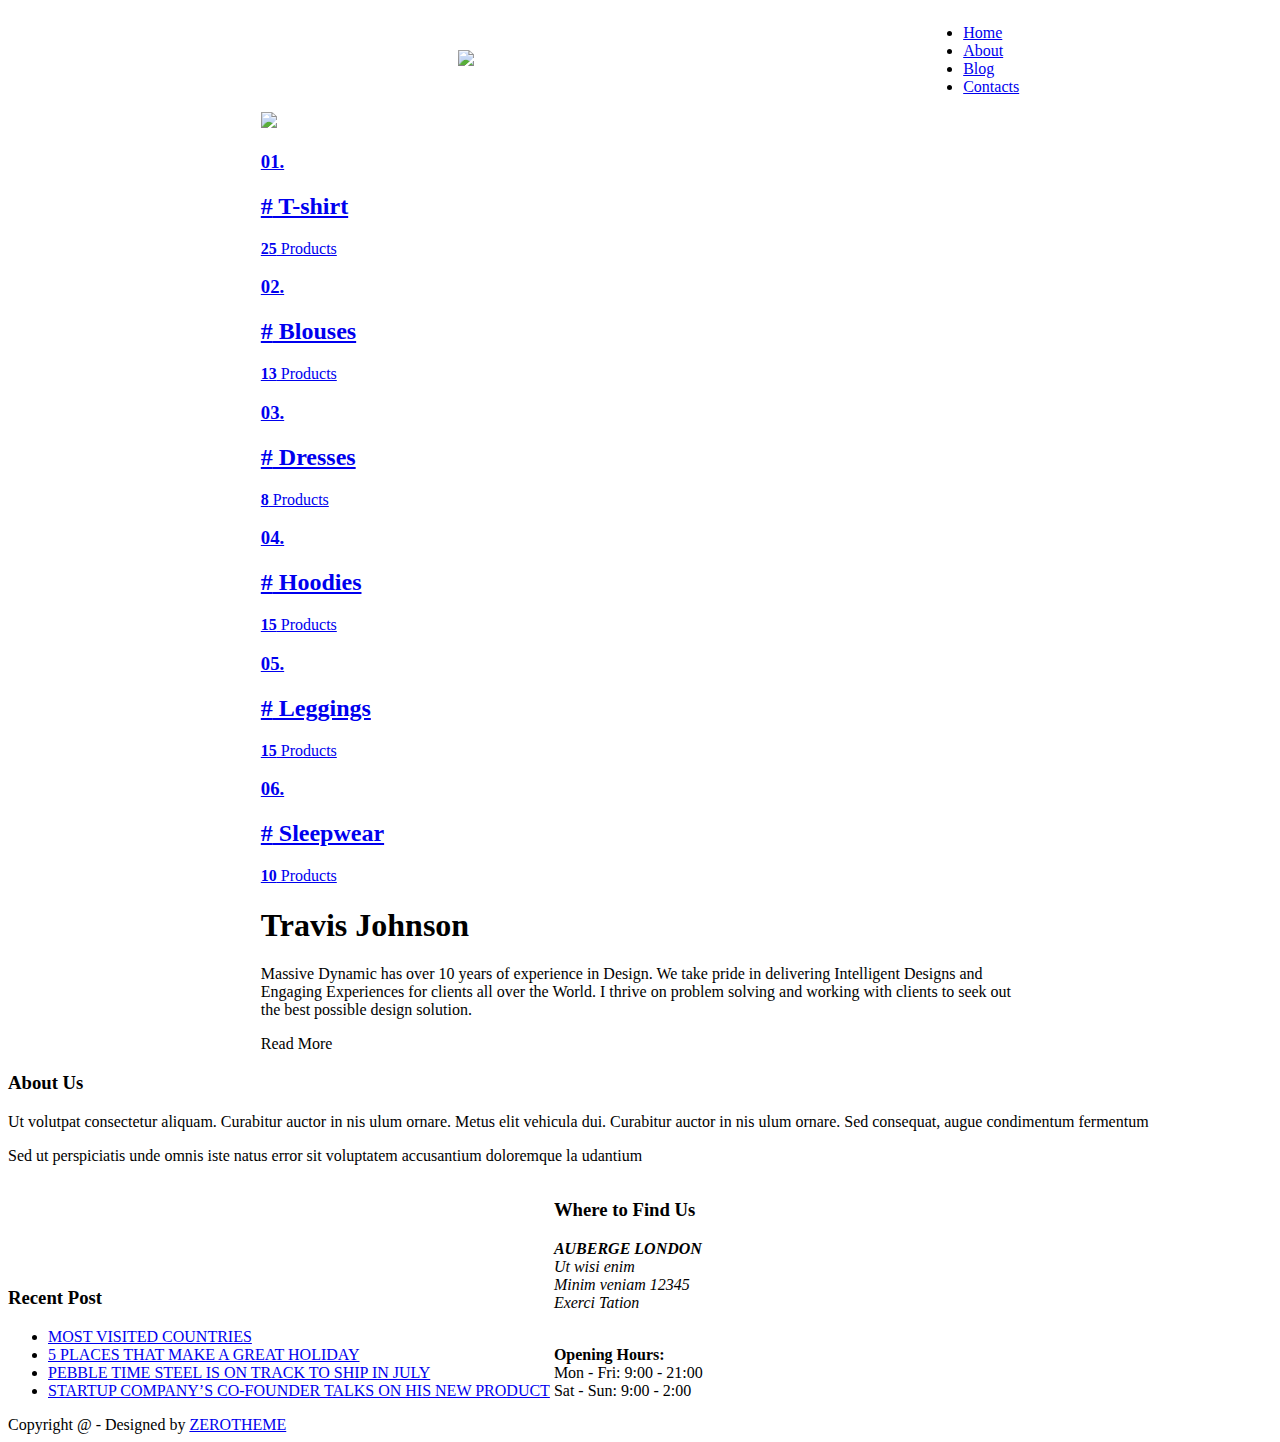
==== index.html @ cd1bc370 "header centering" ====
<!DOCTYPE html>
<html lang="en">


<head>

	<!-- Basic Page Needs
  ================================================== -->
	<meta charset="utf-8">
	<title>zShop</title>
	<meta name="description" content="Free Responsive Html5 Css3 Templates | Zerotheme.com">
	<meta name="author" content="http://www.Zerotheme.com">

	<!-- Mobile Specific Metas
	================================================== -->
	<meta name="viewport" content="width=device-width, initial-scale=1, maximum-scale=1">

	<!-- CSS
	================================================== -->
	<link rel="stylesheet" href="css/practice.css">
	<link rel="stylesheet" href="css/style.css">
	<link rel="stylesheet" href="css/menu.css">

</head>

<body class="home-page">
	<div class="wrap-body">

		<header class="main-header">
			<div class="zerogrid">
				<div class="row row-header">
					<div class="col-1-3">
						<a class="site-branding" href="index.html">
							<img src="images/logo.png" />
						</a>
						<!-- .site-branding -->
					</div>
					<div class="col-2-3">
						<!-- Menu-main -->
						<div id='cssmenu' class="align-right">
							<ul>
								<li class="active"><a href='index.html'><span>Home</span></a></li>
								<li><a href='single.html'><span>About</span></a></li>
								<li><a href='archive.html'><span>Blog</span></a></li>
								<li class='last'><a href='contact.html'><span>Contacts</span></a></li>
							</ul>
						</div>
					</div>
				</div>
			</div>
		</header>

		<!--////////////////////////////////////Container-->
		<section id="container" class="zerogrid">
			<div class="wrap-container">

				<!-----------------content-box-1-------------------->
				<section class="content-box box-1">
					<div class="wrap-box">
						<!--Start Box-->
						<div id="owl-travel" class="owl-carousel">
							<div class="item">
								<img src="images/15.jpg" />
							</div>
						</div>
					</div>
				</section>

				<!-----------------content-box-2-------------------->
				<section class="content-box box-2">
					<div class="wrap-box">
						<!--Start Box-->
						<div class="row">
							<div class="col-2-5 box-item">
								<a class="box-item-inner" href="#">
									<div class="box-item-image gradient-1" style="background-image: url('images/1.jpg')"></div>
									<h3 class="sub-title">01.</h3>
									<div class="box-item-detail">
										<h2 class="title"><strong>#</strong> T-shirt</h2>
										<p><strong>25</strong> Products</p>
									</div>
								</a>
							</div>
							<div class="col-3-5 box-item">
								<a class="box-item-inner" href="#">
									<div class="box-item-image gradient-2" style="background-image: url('images/2.jpg')"></div>
									<h3 class="sub-title">02.</h3>
									<div class="box-item-detail">
										<h2 class="title"><strong>#</strong> Blouses</h2>
										<p><strong>13</strong> Products</p>
									</div>
								</a>
							</div>
							<div class="col-3-5 box-item">
								<a class="box-item-inner" href="#">
									<div class="box-item-image gradient-3" style="background-image: url('images/3.jpg')"></div>
									<h3 class="sub-title">03.</h3>
									<div class="box-item-detail">
										<h2 class="title"><strong>#</strong> Dresses</h2>
										<p><strong>8</strong> Products</p>
									</div>
								</a>
							</div>
							<div class="col-2-5 box-item">
								<a class="box-item-inner" href="#">
									<div class="box-item-image gradient-4" style="background-image: url('images/4.jpg')"></div>
									<h3 class="sub-title">04.</h3>
									<div class="box-item-detail">
										<h2 class="title"><strong>#</strong> Hoodies</h2>
										<p><strong>15</strong> Products</p>
									</div>
								</a>
							</div>
							<div class="col-1-2 box-item">
								<a class="box-item-inner" href="#">
									<div class="box-item-image gradient-5" style="background-image: url('images/5.jpg')"></div>
									<h3 class="sub-title">05.</h3>
									<div class="box-item-detail">
										<h2 class="title"><strong>#</strong> Leggings</h2>
										<p><strong>15</strong> Products</p>
									</div>
								</a>
							</div>
							<div class="col-1-2 box-item">
								<a class="box-item-inner" href="#">
									<div class="box-item-image gradient-6" style="background-image: url('images/6.jpg')"></div>
									<h3 class="sub-title">06.</h3>
									<div class="box-item-detail">
										<h2 class="title"><strong>#</strong> Sleepwear</h2>
										<p><strong>10</strong> Products</p>
									</div>
								</a>
							</div>
						</div>
					</div>
				</section>

				<!-----------------content-box-3-------------------->
				<section class="content-box box-3 box-style-1">
					<div class="row wrap-box">
						<!--Start Box-->
						<div class="col-1-2">
							<div class="wrap-col">
								<div class="box-text">
									<h1>Travis Johnson</h1>
									<p class="lead">Massive Dynamic has over 10 years of experience in Design. We take pride in delivering
										Intelligent Designs and Engaging Experiences for clients all over the World. I thrive on problem
										solving and working with clients to seek out the best possible design solution.</p>
									<a class="button button-skin">Read More</a>
								</div>
							</div>
						</div>

					</div>
				</section>

			</div>
		</section>

		<!--////////////////////////////////////Footer-->
		<footer>
			<div class="zerogrid">
				<div class="wrap-footer">
					<div class="row">
						<div class="col-1-3 col-footer-1">
							<div class="wrap-col">
								<h3 class="widget-title">About Us</h3>
								<p>Ut volutpat consectetur aliquam. Curabitur auctor in nis ulum ornare. Metus elit vehicula dui.
									Curabitur auctor in nis ulum ornare. Sed consequat, augue condimentum fermentum</p>
								<p>Sed ut perspiciatis unde omnis iste natus error sit voluptatem accusantium doloremque la udantium</p>
							</div>
						</div>
						<div class="col-1-3 col-footer-2">
							<div class="wrap-col">
								<h3 class="widget-title">Recent Post</h3>
								<ul>
									<li><a href="#">MOST VISITED COUNTRIES</a></li>
									<li><a href="#">5 PLACES THAT MAKE A GREAT HOLIDAY</a></li>
									<li><a href="#">PEBBLE TIME STEEL IS ON TRACK TO SHIP IN JULY</a></li>
									<li><a href="#">STARTUP COMPANY’S CO-FOUNDER TALKS ON HIS NEW PRODUCT</a></li>
								</ul>
							</div>
						</div>
						<div class="col-1-3 col-footer-3">
							<div class="wrap-col">
								<h3 class="widget-title">Where to Find Us</h3>
								<div class="row">
									<address>
										<strong>AUBERGE LONDON</strong>
										<br>
										Ut wisi enim
										<br>
										Minim veniam 12345
										<br>
										Exerci Tation
									</address><br>
									<p>
										<strong>Opening Hours:</strong>
										<br>
										Mon - Fri: 9:00 - 21:00
										<br>
										Sat - Sun: 9:00 - 2:00
									</p>
								</div>
							</div>
						</div>
					</div>
				</div>
				<div class="bottom-footer">
					<div class="bottom-social">
						<a href="#"><i class="fa fa-facebook"></i></a>
						<a href="#"><i class="fa fa-instagram"></i></a>
						<a href="#"><i class="fa fa-twitter"></i></a>
						<a href="#"><i class="fa fa-google-plus"></i></a>
						<a href="#"><i class="fa fa-pinterest"></i></a>
						<a href="#"><i class="fa fa-vimeo"></i></a>
						<a href="#"><i class="fa fa-linkedin"></i></a>
						<a href="#"><i class="fa fa-youtube"></i></a>
					</div>
					<div class="copyright">
						Copyright @ - Designed by <a href="https://www.zerotheme.com">ZEROTHEME</a>
					</div>
				</div>
			</div>
		</footer>

	</div>
</body>

</html>
---- css/practice.css ----
#container{
    margin: auto;
    width: 60%;
}
header.main-header{
    width: 80%;
}
div.row-header{
    display: flex;
    justify-content: space-between;
}
div.col-1-3{
    margin: auto;
    display: inline-block;
}
img[src="images/15.jpg"]{
    width: 100%;
}
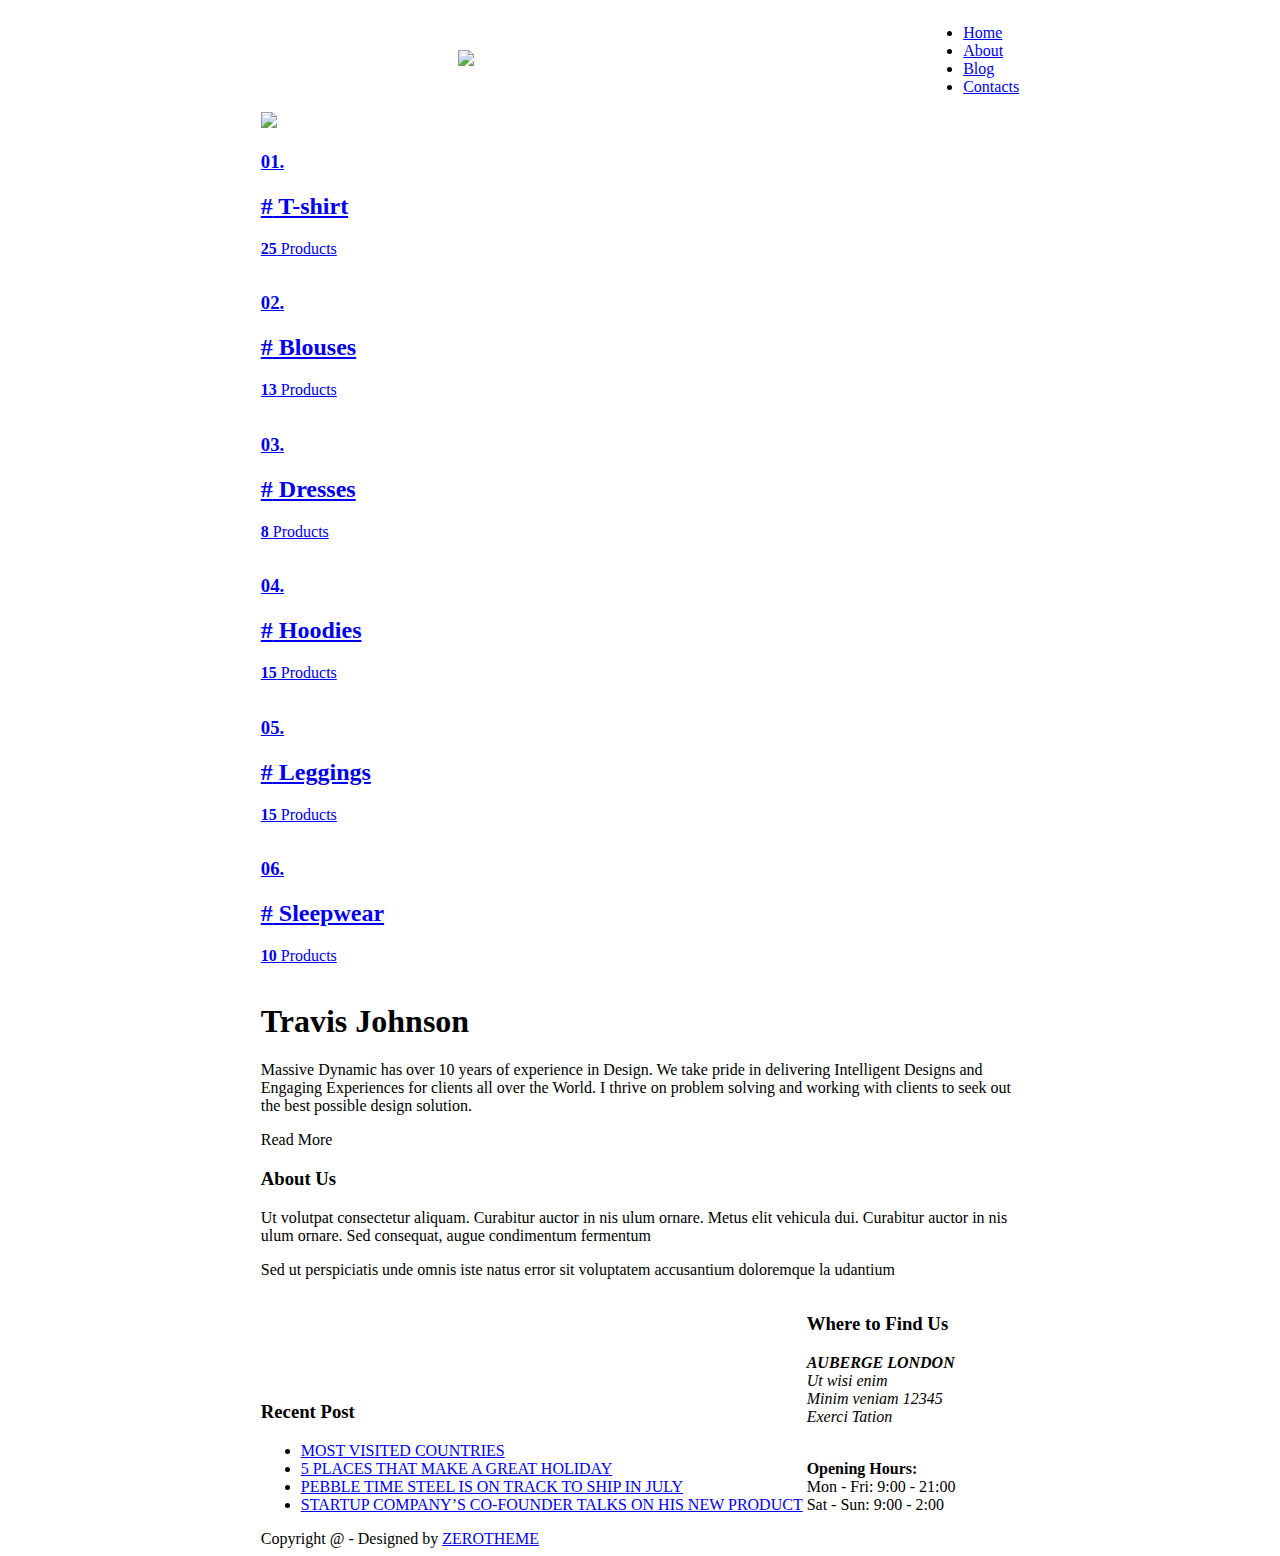
==== commit c07a0b94: "home centrado" ====
--- a/index.html
+++ b/index.html
@@ -70,7 +70,8 @@
 				<section class="content-box box-2">
 					<div class="wrap-box">
 						<!--Start Box-->
-						<div class="row">
+						<div class="row-section">
+
 							<div class="col-2-5 box-item">
 								<a class="box-item-inner" href="#">
 									<div class="box-item-image gradient-1" style="background-image: url('images/1.jpg')"></div>
@@ -158,7 +159,7 @@
 		</section>
 
 		<!--////////////////////////////////////Footer-->
-		<footer>
+		<footer id="web-footer">
 			<div class="zerogrid">
 				<div class="wrap-footer">
 					<div class="row">
--- a/css/practice.css
+++ b/css/practice.css
@@ -1,10 +1,13 @@
+/*Centrando el contenido principal del HOME*/
 #container{
     margin: auto;
     width: 60%;
 }
+/*Medida del contenedor del header*/
 header.main-header{
     width: 80%;
 }
+/*Centrando el contenido del header*/
 div.row-header{
     display: flex;
     justify-content: space-between;
@@ -13,6 +16,25 @@
     margin: auto;
     display: inline-block;
 }
+/*Ajustando el ancho de la imagen principal del HOME*/
 img[src="images/15.jpg"]{
     width: 100%;
+}
+
+div.row-section{
+    display: grid;
+    flex-direction: column;
+}
+
+/*Centrando el header y dandole ancho*/
+#web-footer{
+    width: 60%;
+    margin: auto;
+}
+
+footer .wrap-footer{
+    width: 100%;
+}
+div.wrap-footer{
+
 }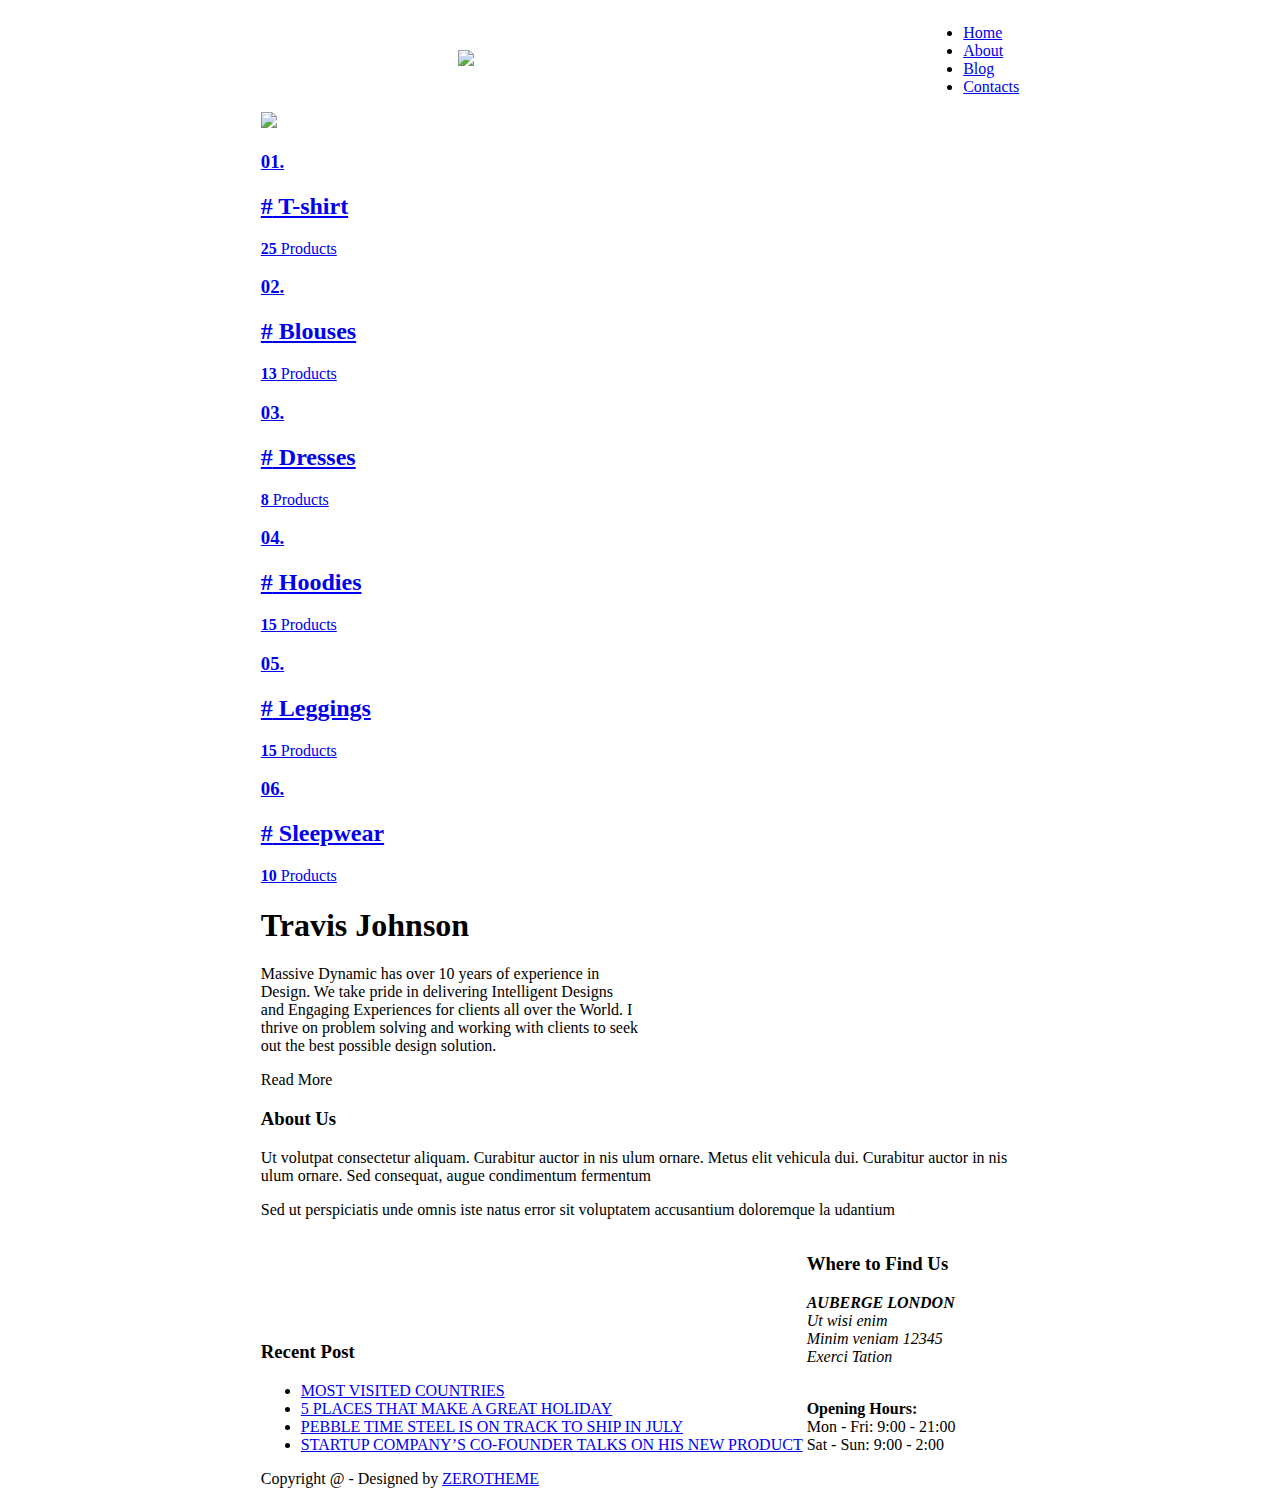
==== commit dda7e1c3: "footer y header centrado en toda la web" ====
--- a/index.html
+++ b/index.html
@@ -68,29 +68,31 @@
 
 				<!-----------------content-box-2-------------------->
 				<section class="content-box box-2">
-					<div class="wrap-box">
+					<div class="card-zone wrap-box">
 						<!--Start Box-->
 						<div class="row-section">
 
-							<div class="col-2-5 box-item">
-								<a class="box-item-inner" href="#">
-									<div class="box-item-image gradient-1" style="background-image: url('images/1.jpg')"></div>
-									<h3 class="sub-title">01.</h3>
-									<div class="box-item-detail">
-										<h2 class="title"><strong>#</strong> T-shirt</h2>
-										<p><strong>25</strong> Products</p>
-									</div>
-								</a>
-							</div>
-							<div class="col-3-5 box-item">
-								<a class="box-item-inner" href="#">
-									<div class="box-item-image gradient-2" style="background-image: url('images/2.jpg')"></div>
-									<h3 class="sub-title">02.</h3>
-									<div class="box-item-detail">
-										<h2 class="title"><strong>#</strong> Blouses</h2>
-										<p><strong>13</strong> Products</p>
-									</div>
-								</a>
+							<div class="card-1-2">
+								<div class="col-2-5 box-item">
+									<a class="box-item-inner" href="#">
+										<div class="box-item-image gradient-1" style="background-image: url('images/1.jpg')"></div>
+										<h3 class="sub-title">01.</h3>
+										<div class="box-item-detail">
+											<h2 class="title"><strong>#</strong> T-shirt</h2>
+											<p><strong>25</strong> Products</p>
+										</div>
+									</a>
+								</div>
+								<div class="col-3-5 box-item">
+									<a class="box-item-inner" href="#">
+										<div class="box-item-image gradient-2" style="background-image: url('images/2.jpg')"></div>
+										<h3 class="sub-title">02.</h3>
+										<div class="box-item-detail">
+											<h2 class="title"><strong>#</strong> Blouses</h2>
+											<p><strong>13</strong> Products</p>
+										</div>
+									</a>
+								</div>
 							</div>
 							<div class="col-3-5 box-item">
 								<a class="box-item-inner" href="#">
--- a/css/practice.css
+++ b/css/practice.css
@@ -1,4 +1,5 @@
-/*Centrando el contenido principal del HOME*/
+/*===========HOME==========*/
+/*Centrando el contenido principal del sitio*/
 #container{
     margin: auto;
     width: 60%;
@@ -20,11 +21,11 @@
 img[src="images/15.jpg"]{
     width: 100%;
 }
+/*Centra la seccion "Travis Johnson"*/
+.wrap-col div.box-text{
+    width: 50%;
+}
 
-div.row-section{
-    display: grid;
-    flex-direction: column;
-}
 
 /*Centrando el header y dandole ancho*/
 #web-footer{
@@ -35,6 +36,10 @@
 footer .wrap-footer{
     width: 100%;
 }
-div.wrap-footer{
+/*==========ABOUT==========*/
 
-}+footer.web2-footer{
+    width: 60%;
+    margin: auto;
+}
+/*==========CONTACTS===========*/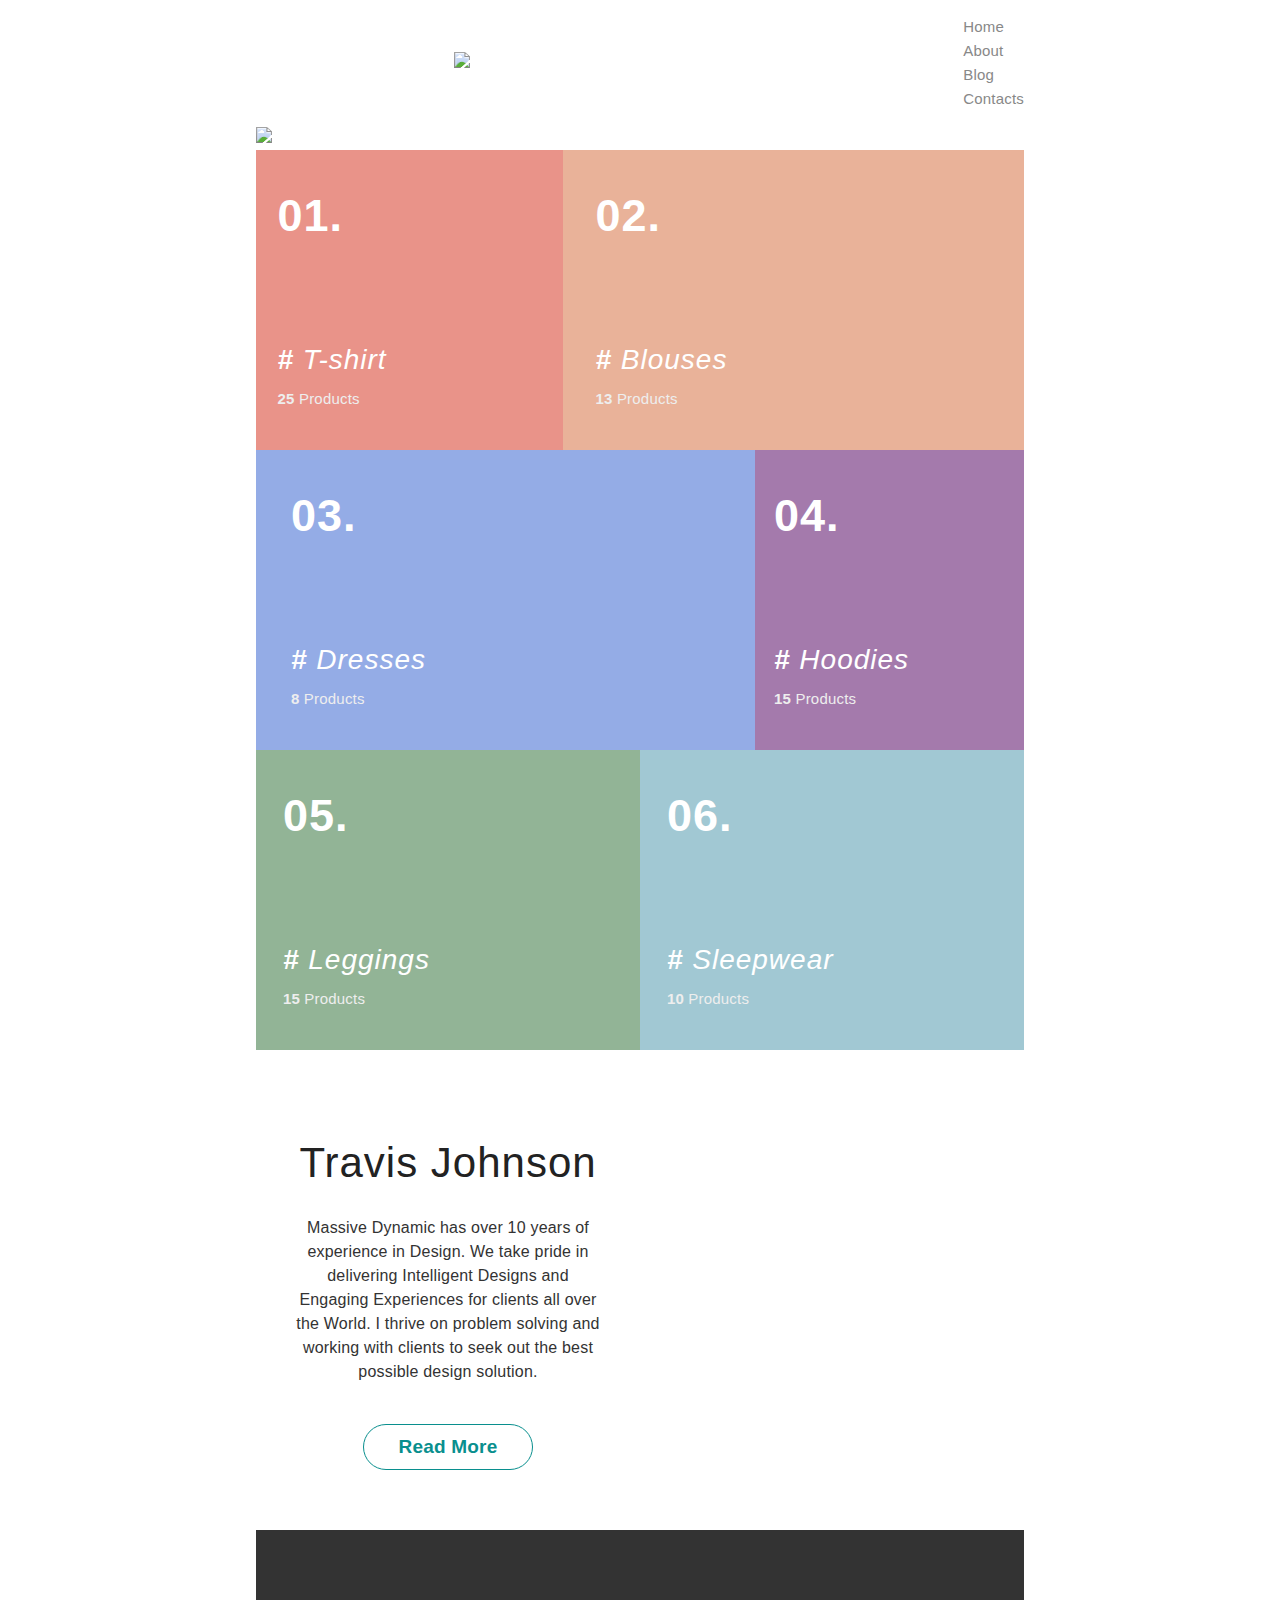
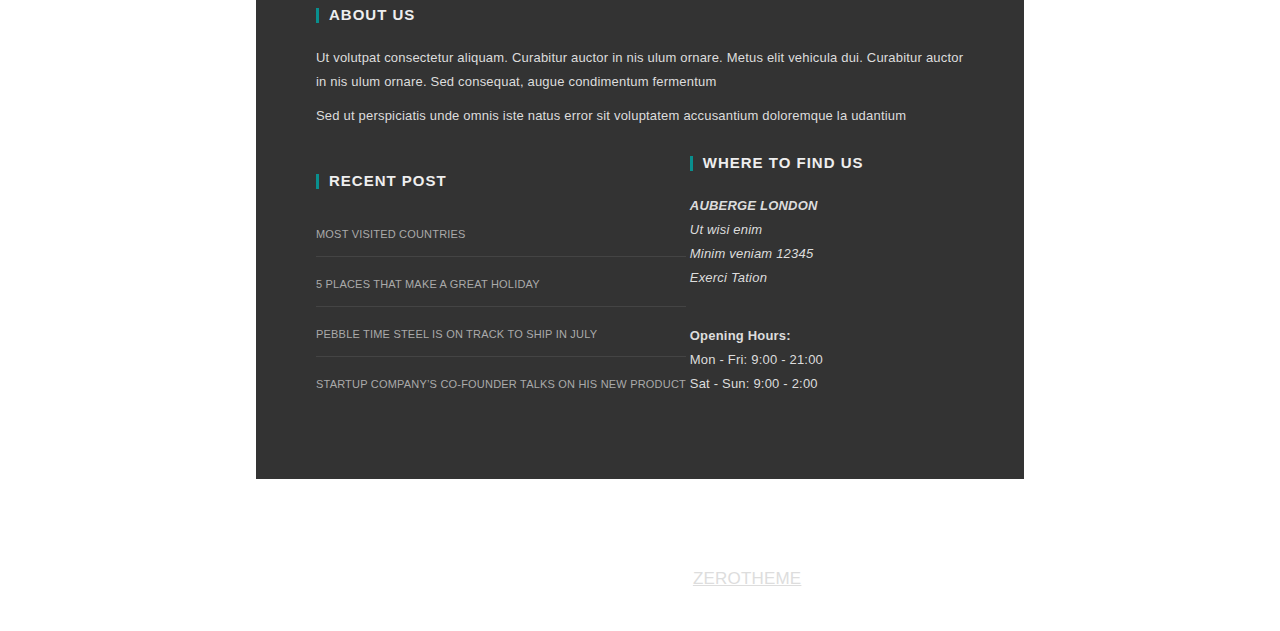
==== commit 06e516dc: "seccion grid del home organizada" ====
--- a/index.html
+++ b/index.html
@@ -94,45 +94,49 @@
 									</a>
 								</div>
 							</div>
-							<div class="col-3-5 box-item">
-								<a class="box-item-inner" href="#">
-									<div class="box-item-image gradient-3" style="background-image: url('images/3.jpg')"></div>
-									<h3 class="sub-title">03.</h3>
-									<div class="box-item-detail">
-										<h2 class="title"><strong>#</strong> Dresses</h2>
-										<p><strong>8</strong> Products</p>
-									</div>
-								</a>
-							</div>
-							<div class="col-2-5 box-item">
-								<a class="box-item-inner" href="#">
-									<div class="box-item-image gradient-4" style="background-image: url('images/4.jpg')"></div>
-									<h3 class="sub-title">04.</h3>
-									<div class="box-item-detail">
-										<h2 class="title"><strong>#</strong> Hoodies</h2>
-										<p><strong>15</strong> Products</p>
-									</div>
-								</a>
-							</div>
-							<div class="col-1-2 box-item">
-								<a class="box-item-inner" href="#">
-									<div class="box-item-image gradient-5" style="background-image: url('images/5.jpg')"></div>
-									<h3 class="sub-title">05.</h3>
-									<div class="box-item-detail">
-										<h2 class="title"><strong>#</strong> Leggings</h2>
-										<p><strong>15</strong> Products</p>
-									</div>
-								</a>
-							</div>
-							<div class="col-1-2 box-item">
-								<a class="box-item-inner" href="#">
-									<div class="box-item-image gradient-6" style="background-image: url('images/6.jpg')"></div>
-									<h3 class="sub-title">06.</h3>
-									<div class="box-item-detail">
-										<h2 class="title"><strong>#</strong> Sleepwear</h2>
-										<p><strong>10</strong> Products</p>
-									</div>
-								</a>
+							<div class="card-3-4">
+								<div class="col-3-5 box-item">
+									<a class="box-item-inner" href="#">
+										<div class="box-item-image gradient-3" style="background-image: url('images/3.jpg')"></div>
+										<h3 class="sub-title">03.</h3>
+										<div class="box-item-detail">
+											<h2 class="title"><strong>#</strong> Dresses</h2>
+											<p><strong>8</strong> Products</p>
+										</div>
+									</a>
+								</div>
+								<div class="col-2-5 box-item">
+									<a class="box-item-inner" href="#">
+										<div class="box-item-image gradient-4" style="background-image: url('images/4.jpg')"></div>
+										<h3 class="sub-title">04.</h3>
+										<div class="box-item-detail">
+											<h2 class="title"><strong>#</strong> Hoodies</h2>
+											<p><strong>15</strong> Products</p>
+										</div>
+									</a>
+								</div>
+							</div>
+							<div class="card-5-6">
+								<div class="col-1-2 box-item">
+									<a class="box-item-inner" href="#">
+										<div class="box-item-image gradient-5" style="background-image: url('images/5.jpg')"></div>
+										<h3 class="sub-title">05.</h3>
+										<div class="box-item-detail">
+											<h2 class="title"><strong>#</strong> Leggings</h2>
+											<p><strong>15</strong> Products</p>
+										</div>
+									</a>
+								</div>
+								<div class="col-1-2 box-item">
+									<a class="box-item-inner" href="#">
+										<div class="box-item-image gradient-6" style="background-image: url('images/6.jpg')"></div>
+										<h3 class="sub-title">06.</h3>
+										<div class="box-item-detail">
+											<h2 class="title"><strong>#</strong> Sleepwear</h2>
+											<p><strong>10</strong> Products</p>
+										</div>
+									</a>
+								</div>
 							</div>
 						</div>
 					</div>
--- a/css/practice.css
+++ b/css/practice.css
@@ -21,6 +21,20 @@
 img[src="images/15.jpg"]{
     width: 100%;
 }
+/*Seccion cards del HOME*/
+div.card-1-2{
+    display: grid;
+    grid-template-columns: 40% 60%;
+}
+div.card-3-4{
+    display: grid;
+    grid-template-columns: 65% 35%;
+}
+div.card-5-6{
+    display: grid;
+    grid-template-columns: repeat(2, 50%);
+}
+
 /*Centra la seccion "Travis Johnson"*/
 .wrap-col div.box-text{
     width: 50%;
--- a/css/style.css
+++ b/css/style.css
@@ -0,0 +1,902 @@
+
+* {
+	-webkit-box-sizing: border-box;
+	-moz-box-sizing: border-box;
+	box-sizing: border-box;
+}
+
+html {
+	-webkit-text-size-adjust: none;
+}
+
+.video embed,
+.video object,
+.video iframe {
+	width: 100%;
+	height: auto;
+}
+
+img {
+	max-width: 100%;
+	height: auto;
+	width: auto\9;
+	/* ie8 */
+}
+
+a {
+	color: #888;
+	text-decoration: none;
+	-webkit-transition: all .2s ease-in-out;
+	-moz-transition: all .2s ease-in-out;
+	transition: all .2s ease-in-out;
+}
+
+a:hover {
+	color: #131313;
+	text-decoration: none;
+}
+
+h1,
+h2 {
+	font-size: 25px;
+	line-height: 30px;
+}
+
+h3,
+h4 {
+	font-size: 20px;
+	line-height: 20px;
+}
+
+h5,
+h6 {
+	font-size: 16px;
+	line-height: 16px;
+}
+
+h1,
+h2,
+h3,
+h4,
+h5,
+h6 {
+	letter-spacing: 1px;
+	line-height: 1.2;
+	font-family: 'Roboto', sans-serif;
+}
+
+p {
+	margin: 10px 0;
+}
+
+
+label {
+	cursor: pointer;
+	margin: 5px 0;
+	display: block;
+	font-weight: bold;
+}
+
+input {
+	display: block;
+	width: 100%;
+	color: #222;
+	border: 1px solid #d1d1d1;
+	padding: 15px;
+	margin: 5px 0 20px 0;
+	font-size: 15px;
+}
+
+textarea {
+	display: block;
+	width: 100%;
+	height: 250px;
+	background-color: #fff;
+	color: #222;
+	border: 1px solid #d1d1d1;
+	padding: 10px;
+	margin: 5px 0 20px 0;
+}
+
+input:not([type]),
+input[type="color"],
+input[type="email"],
+input[type="number"],
+input[type="password"],
+input[type="tel"],
+input[type="url"],
+input[type="text"],
+input[type="search"],
+textarea,
+.form-control,
+select {
+	border-radius: 0 0 0 0;
+	box-shadow: none;
+	display: block;
+	font-weight: normal;
+	line-height: 1.2;
+	outline: medium none;
+	transition: border-color 0.2s ease-in-out 0s, color 0.2s ease-in-out 0s;
+	width: 100%;
+}
+
+.t-center {
+	text-align: center !important;
+}
+
+.t-left {
+	text-align: left;
+}
+
+.t-right {
+	text-align: right;
+}
+
+.f-right {
+	float: right;
+}
+
+.f-left {
+	float: left;
+}
+
+
+.post:after,
+.post:before,
+article:after,
+article:before,
+section:after,
+section:before {
+	clear: both;
+	content: '\0020';
+	display: block;
+	visibility: hidden;
+	width: 0;
+	height: 0;
+}
+
+.post img {
+	margin: 30px 0;
+}
+
+.clear {
+	content: "\0020";
+	display: block;
+	height: 0;
+	clear: both;
+	visibility: hidden;
+}
+
+.clearfix:after,
+.clearfix:before {
+	clear: both;
+	content: '\0020';
+	display: block;
+	visibility: hidden;
+	width: 0;
+	height: 0;
+}
+
+.list-inline li {
+	display: inline-block;
+}
+
+/* --Line-- */
+hr.line {
+	margin: 15px 0;
+	padding: 0;
+	max-width: 80px;
+	border: 0;
+	border-top: solid 1px #fff;
+}
+
+/* ---------------------------------------------------------------------------- */
+/* ------------------------------------Html-Body------------------------------- */
+/* ---------------------------------------------------------------------------- */
+html,
+body {
+	width: 100%;
+	padding: 0;
+	margin: 0;
+}
+
+body {
+	font: 14px/25px Arial, Helvetica, sans-serif;
+	font-family: 'Raleway', sans-serif;
+	background: #fff;
+	color: #666;
+	font-size: 15px;
+	line-height: 1.6em;
+	letter-spacing: .2px;
+}
+
+body .wrap-body {
+	background-image: url(../images/bg3.jpg);
+	background-position: center center;
+	background-repeat: no-repeat;
+	background-attachment: fixed;
+	background-size: cover;
+	color: #fff;
+	position: relative;
+}
+
+/* body .wrap-body:before {content:"";display: block;height: 100%;position: absolute;top: 0;left: 0;width: 100%;visibility: visible;background-color: rgba(0, 0, 0, .6);} */
+
+.widget-title {
+	position: relative;
+	letter-spacing: 1px;
+	font-weight: bold;
+	text-transform: uppercase;
+	line-height: 1.38;
+	margin-bottom: 20px;
+	font-size: 15px;
+	color: #eee;
+	padding-left: 13px;
+}
+
+.widget-title:before {
+	background-color: #098F8E;
+	content: "";
+	height: 1em;
+	left: 0;
+	margin-top: -0.5em;
+	position: absolute;
+	top: 50%;
+	width: 3px;
+}
+
+/* ---------------------------------------------------------------------------- */
+/* -------------------------------------Container------------------------------ */
+/* ---------------------------------------------------------------------------- */
+
+#container .wrap-container {
+	background: #fff;
+}
+
+.box-text {
+	padding: 60px;
+}
+
+.box-image {
+	background-position: center center;
+	background-size: cover;
+	display: block;
+	height: 100%;
+	width: 100%;
+	opacity: 1;
+	z-index: 1;
+}
+
+.heading {
+	margin: 20px 0 30px;
+}
+
+.heading h2 {
+	/*color: #fff;*/
+	font-size: 36px;
+	margin-bottom: 20px;
+	text-transform: uppercase;
+}
+
+.heading .prefix {
+	float: left;
+	font-size: 72px;
+	font-weight: 500;
+	line-height: 65px;
+	margin-right: 10px;
+	font-family: 'Poppins', sans-serif;
+}
+
+.heading .intro {
+	color: #777;
+	font-size: 19px;
+	font-style: italic;
+}
+
+.content-box .content {
+	margin-bottom: 20px;
+}
+
+.content-box.box-style-1 {
+	background: #fff url(../images/model.png) no-repeat 100% 100%;
+	color: #333;
+}
+
+.content-box.box-style-2 {
+	background: url(../images/bg-5.jpg) 50% 50% no-repeat;
+	color: #fff;
+	position: relative;
+}
+
+.content-box.box-style-2:before {
+	content: "";
+	display: block;
+	height: 100%;
+	position: absolute;
+	top: 0;
+	left: 0;
+	width: 100%;
+	visibility: visible;
+	background-color: rgba(0, 0, 0, .8);
+}
+
+.content-box.box-style-3 {
+	background: url(../images/world-map.png) center center no-repeat;
+	background-size: cover;
+	position: relative;
+}
+
+.content-box.box-style-3:before {
+	content: "";
+	display: block;
+	height: 100%;
+	position: absolute;
+	top: 0;
+	left: 0;
+	width: 100%;
+	visibility: visible;
+	background-color: rgba(255, 255, 255, .65);
+}
+
+.content-box .bg-2 {
+	background: #098F8E;
+}
+
+.content-box .bg-3 {
+	background: rgba(0, 0, 0, .65);
+}
+
+.content-box.box-2 .box-item {
+	display: block;
+	position: relative;
+	overflow: hidden;
+	height: 300px;
+	cursor: pointer
+}
+
+.content-box.box-2 .box-item-inner {
+	display: block;
+	width: 100%;
+	height: 100%;
+	z-index: 3;
+}
+
+.content-box.box-2 .box-item h3.sub-title,
+.content-box.box-2 .box-item .box-item-detail {
+	position: absolute;
+	left: 7%;
+	width: 91%;
+}
+
+.content-box.box-2 .box-item-image {
+	position: relative;
+	background-position: center center;
+	background-size: cover;
+	height: 100%;
+	width: 100%;
+	z-index: 1;
+}
+
+.content-box.box-2 .box-item-image:before {
+	position: absolute;
+	content: "";
+	width: 100%;
+	height: 100%;
+	background-color: rgba(36, 41, 67, 0.25);
+}
+
+.content-box.box-2 .box-item-image:after {
+	position: absolute;
+	content: "";
+	width: 100%;
+	height: 100%;
+	opacity: 0.9;
+	-webkit-transition: all .3s ease-in-out;
+	-moz-transition: all .3s ease-in-out;
+	transition: all .3s ease-in-out;
+}
+
+.content-box.box-2 .box-item-image.gradient-1:after {
+	background: #ec8d81;
+}
+
+.content-box.box-2 .box-item-image.gradient-2:after {
+	background: #ECAF92;
+}
+
+.content-box.box-2 .box-item-image.gradient-3:after {
+	background: #8ea9e8;
+}
+
+.content-box.box-2 .box-item-image.gradient-4:after {
+	background: #A071A7;
+}
+
+.content-box.box-2 .box-item-image.gradient-5:after {
+	background: #8CB18F;
+}
+
+.content-box.box-2 .box-item-image.gradient-6:after {
+	background: #9CC8D3;
+}
+
+.content-box.box-2 .box-item:hover .box-item-image:after {
+	opacity: 0
+}
+
+.content-box.box-2 .box-item h3.sub-title,
+.content-box.box-2 .box-item h2.title {
+	color: #fff;
+	font-family: "Montserrat", sans-serif;
+}
+
+.content-box.box-2 .box-item h3.sub-title {
+	font-weight: 600;
+	font-size: 45px;
+	margin: 0;
+	top: 13%;
+	z-index: 3;
+}
+
+.content-box.box-2 .box-item .box-item-detail {
+	bottom: 13%;
+	z-index: 3;
+}
+
+.content-box.box-2 .box-item .box-item-detail p {
+	margin: 0;
+	color: #eee;
+	font-size: 15px;
+}
+
+.content-box.box-2 .box-item h2.title {
+	font-weight: 500;
+	margin: 0 0 10px;
+	font-size: 28px;
+	font-style: italic
+}
+
+@media(max-width:767px) {
+	.content-box.box-2 .box-item {
+		border: none;
+	}
+}
+
+@media(max-width:500px) {
+	.content-box.box-2 .box-item h3.sub-title {
+		font-size: 50px;
+	}
+
+	.content-box.box-2 .box-item h2.title {
+		font-size: 30px;
+	}
+
+	.content-box.box-2 .box-item .box-item-detail p {
+		font-size: 13px;
+	}
+}
+
+.content-box.box-3 {
+	text-align: center;
+}
+
+.content-box.box-3 .box-text {
+	padding: 60px 40px;
+}
+
+.content-box.box-3 h1 {
+	font-size: 42px;
+	color: #222;
+	line-height: 1.1;
+	margin: 30px 0;
+	font-weight: 500;
+	font-family: 'Roboto', sans-serif;
+}
+
+.content-box.box-3 .lead {
+	font-size: 16px;
+}
+
+@media (max-width: 767px) {
+	.content-box.box-3 .box-text {
+		padding: 40px;
+		text-align: initial;
+	}
+}
+
+.content-box.box-5 {
+	color: #2b2d3f;
+	text-align: center;
+}
+
+.content-box.box-5 .heading h2 {
+	color: #1a1c1e;
+}
+
+.content-box.box-5 .content {
+	max-width: 600px;
+	margin: 50px auto 20px;
+}
+
+
+
+/* -------------------------------------------------------Article------------------------------------------- */
+
+
+article.single-post .wrap-post,
+.comments-are {
+	padding: 30px 20px;
+	position: relative;
+	margin-top: 30px;
+}
+
+article {
+	background: #ffffff;
+	color: #3F3F3F;
+	margin: 0;
+	/*padding: 0 30px 50px;*/
+}
+
+article.single-post .entry-header {
+	margin-bottom: 30px;
+	text-align: center;
+}
+
+article.single-post .entry-header h1.entry-title {
+	font-size: 40px;
+	line-height: 30px;
+	font-weight: 300;
+	margin: 0;
+	text-transform: uppercase;
+	margin-bottom: 0;
+	line-height: 1.1
+}
+
+article.single-post .entry-header h1.entry-title a {
+	color: #575756;
+	margin: 0;
+}
+
+article .entry-title-blog a:hover {
+	color: #628d7c;
+}
+
+article .entry-header .time {
+	font-family: "Merriweather", Georgia, serif;
+	color: #888;
+	font-size: 17px;
+	padding-bottom: 10px;
+	display: block;
+}
+
+article .entry-header .entry-meta a:hover {
+	color: #131313;
+}
+
+article .entry-header .tags-links {
+	display: block;
+}
+
+article.single-post .entry-content {
+	padding: 40px 120px;
+}
+
+@media (max-width: 540px) {
+	article.single-post .entry-content {
+		padding: 30px;
+	}
+}
+
+article .entry-content blockquote {
+	border-left: 3px solid #1c7791;
+	margin: 0 50px;
+	font-style: italic;
+	color: #666;
+	padding-left: 20px;
+}
+
+article .entry-content ol {
+	float: left;
+	text-align: justify;
+	margin: 10px 50px;
+	list-style-type: circle;
+	font-size: 17px;
+}
+
+@media only screen and (max-width: 767px) {
+	.fix-right {
+		float: none;
+	}
+}
+
+/* ---------------------------------------------------------------------------- */
+/* -------------------------------------Footer--------------------------------- */
+/* ---------------------------------------------------------------------------- */
+footer {
+	font-size: 13px;
+	color: #ddd;
+}
+
+footer a {
+	color: #ddd;
+}
+
+footer a:hover {
+	color: #fff;
+}
+
+footer ul li {
+	margin-bottom: 5px;
+	border-bottom: 1px solid #555;
+	padding: 10px 0 15px;
+}
+
+footer i.fa {
+	font-size: 22px;
+	margin-right: 8px;
+}
+
+
+footer .wrap-footer {
+	padding: 60px;
+	background: rgba(0, 0, 0, .8);
+}
+
+footer .wrap-footer ul li {
+	margin-bottom: 5px;
+	padding: 10px 0 15px;
+}
+
+footer .logo img {
+	max-width: 170px;
+	margin-top: 30px;
+}
+
+footer .col-footer-2 ul {
+	padding: 0;
+}
+
+footer .col-footer-2 ul li {
+	list-style: none;
+	margin-bottom: 5px;
+	border-bottom: 1px solid #444;
+	padding-bottom: 10px;
+}
+
+footer .col-footer-2 ul li:last-child {
+	border-bottom: none;
+}
+
+footer .col-footer-2 ul li a {
+	color: #aaa;
+	font-size: 11px;
+}
+
+footer .col-footer-2 ul li a:hover {
+	color: #eee;
+}
+
+footer .col-footer-3 a {
+	color: #aaa;
+	background: #202020;
+	padding: 5px 10px;
+	line-height: 2.3;
+	font-size: 14px;
+	text-transform: capitalize;
+	margin-right: 1px;
+}
+
+footer .col-footer-3 a:hover {
+	color: #fff;
+	background: #000;
+}
+
+footer .col-footer-4 img {
+	margin-bottom: 20px;
+}
+
+footer .bottom-social {
+	margin-bottom: 20px;
+}
+
+footer .bottom-social i.fa {
+	font-size: 24px;
+	margin-right: 12px;
+}
+
+
+footer .bottom-footer {
+	text-align: center;
+	padding: 40px 0;
+	color: #fff;
+}
+
+footer .bottom-footer a {
+	text-decoration: underline
+}
+
+.copyright {
+	font-size: 17px;
+}
+
+/* ---------------------------------------------------------------------------- */
+/* -------------------------------------Contact-------------------------------- */
+/* ---------------------------------------------------------------------------- */
+#contact_form,
+#comment {
+	padding: 20px 30px 0;
+	color: #222;
+}
+
+.contact-form {
+	margin-top: 0;
+}
+
+.contact-form h3 {
+	font-size: 43px;
+	font-weight: 400;
+	color: #222;
+}
+
+/* ---------------------------------------------------------------------------- */
+/* -------------------------------------Button--------------------------------- */
+/* ---------------------------------------------------------------------------- */
+.button {
+	cursor: pointer;
+	font-size: 13px;
+	border: 1px solid #ffffff;
+	display: inline-block;
+	text-decoration: none;
+	color: #fff;
+	padding: 10px 15px;
+	-webkit-transition: all .35s;
+	-moz-transition: all .35s;
+	transition: all .35s;
+}
+
+.button:hover {
+	text-decoration: none;
+	background: #303030;
+}
+
+
+.button-skin {
+	background-color: #fff;
+	color: #098F8E;
+	border: 1px solid #098F8E;
+	font-weight: bold;
+	width: auto;
+	padding: 10px 35px;
+	border-radius: 30px;
+	font-size: 19px;
+	margin: 30px 0 0;
+}
+
+.button-skin:hover {
+	background-color: #098F8E;
+	color: #fff;
+}
+
+.button-subscribe {
+	width: 100%;
+	font-size: 20px;
+	margin: 15px 0 0;
+}
+
+/* ---------------------------------------------------------------------------- */
+/* ------------------------------Portfolio Box--------------------------------- */
+/* ---------------------------------------------------------------------------- */
+.portfolio-box {
+	display: block;
+	position: relative;
+	margin: auto;
+	overflow: hidden;
+	height: 250px;
+	border-bottom: 1px solid rgba(255, 255, 255, 0.3);
+	border-left: 1px solid rgba(255, 255, 255, 0.3);
+}
+
+.portfolio-box:first-child,
+.portfolio-box:nth-child(4n+1) {
+	border-left: none;
+}
+
+.portfolio-box:nth-child(n+5) {
+	border-bottom: none;
+}
+
+.portfolio-box .portfolio-caption {
+	display: block;
+	width: 100%;
+	height: 100%;
+	color: rgba(0, 0, 0, 0.7);
+	z-index: 3;
+	background: #F0F0F0;
+}
+
+.portfolio-box .portfolio-image,
+.portfolio-box .portfolio-title {
+	position: absolute;
+	text-align: center;
+	-webkit-transition: all .35s ease-in-out;
+	-moz-transition: all .35s ease-in-out;
+	transition: all .35s ease-in-out;
+}
+
+.portfolio-box .portfolio-image {
+	top: 50%;
+	transform: translateY(-50%);
+	width: 100%;
+}
+
+.portfolio-box .portfolio-image img {
+	transition: transform 0.3s ease 0s;
+}
+
+.portfolio-box .portfolio-title {
+	font-size: 18px;
+	opacity: 0;
+	bottom: 0;
+	width: 100%;
+}
+
+.portfolio-box:hover .portfolio-image img {
+	transform: scale(0.8);
+}
+
+.portfolio-box:hover .portfolio-title {
+	opacity: 1;
+	bottom: 7%;
+}
+
+@media(min-width:768px) {}
+
+.flex-box .box-image {
+	background-repeat: no-repeat;
+	background-position: center center;
+	background-size: cover;
+	display: block;
+	z-index: 1;
+	width: 100%;
+	height: 100%;
+}
+
+.flex-box .f-right {
+	order: 2;
+}
+
+@media(min-width:768px) {
+	.flex-box {
+		flex-direction: row;
+		-webkit-flex-direction: row;
+		display: flex;
+		display: -webkit-flex;
+
+	}
+
+	.box-text.text-right {
+		text-align: right;
+	}
+
+	.box-text.text-right .content:before,
+	.box-text.text-right .content:after {
+		right: 0;
+	}
+}
+
+@media(max-width:767px) {
+	.box-text {
+		text-align: center;
+	}
+
+	.box-text .content:before,
+	.box-text .content:after {
+		right: 47%;
+	}
+
+	.flex-box .box-image {
+		height: 430px;
+		width: 100%;
+	}
+}
+
